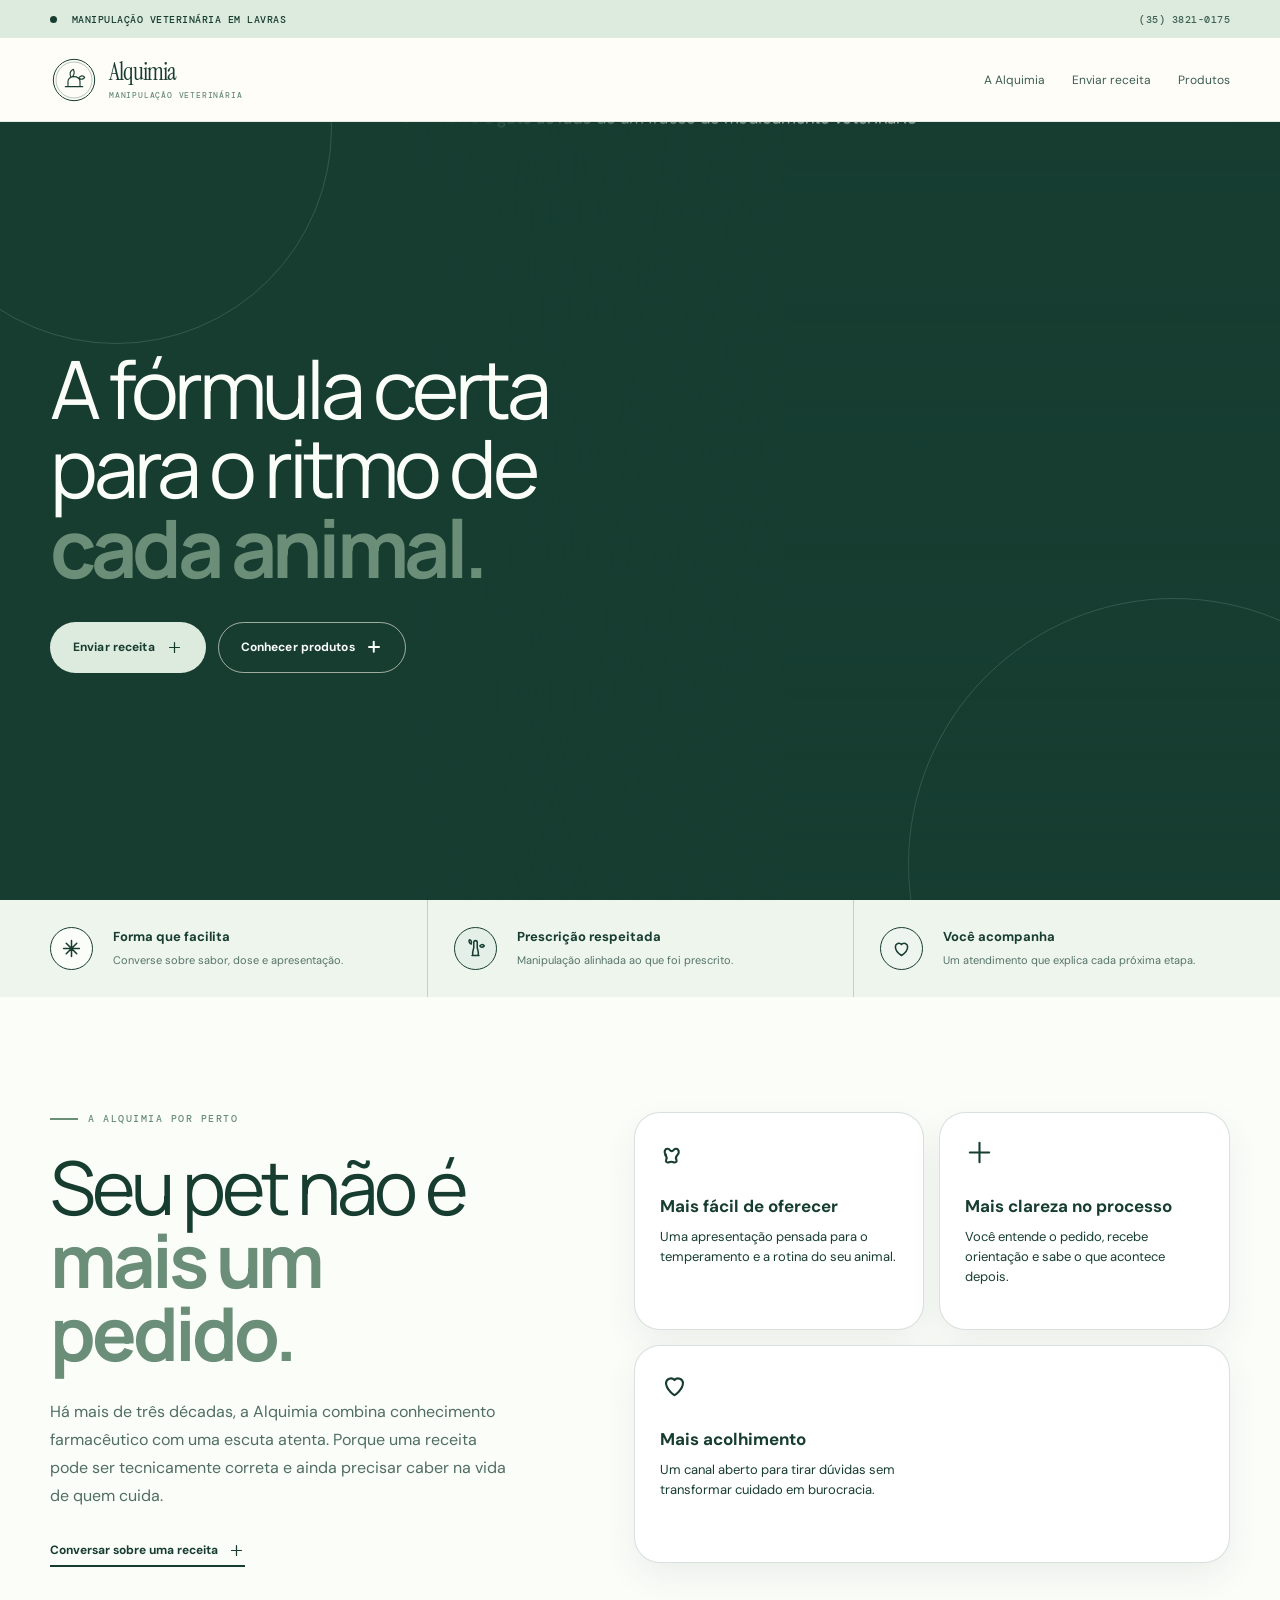
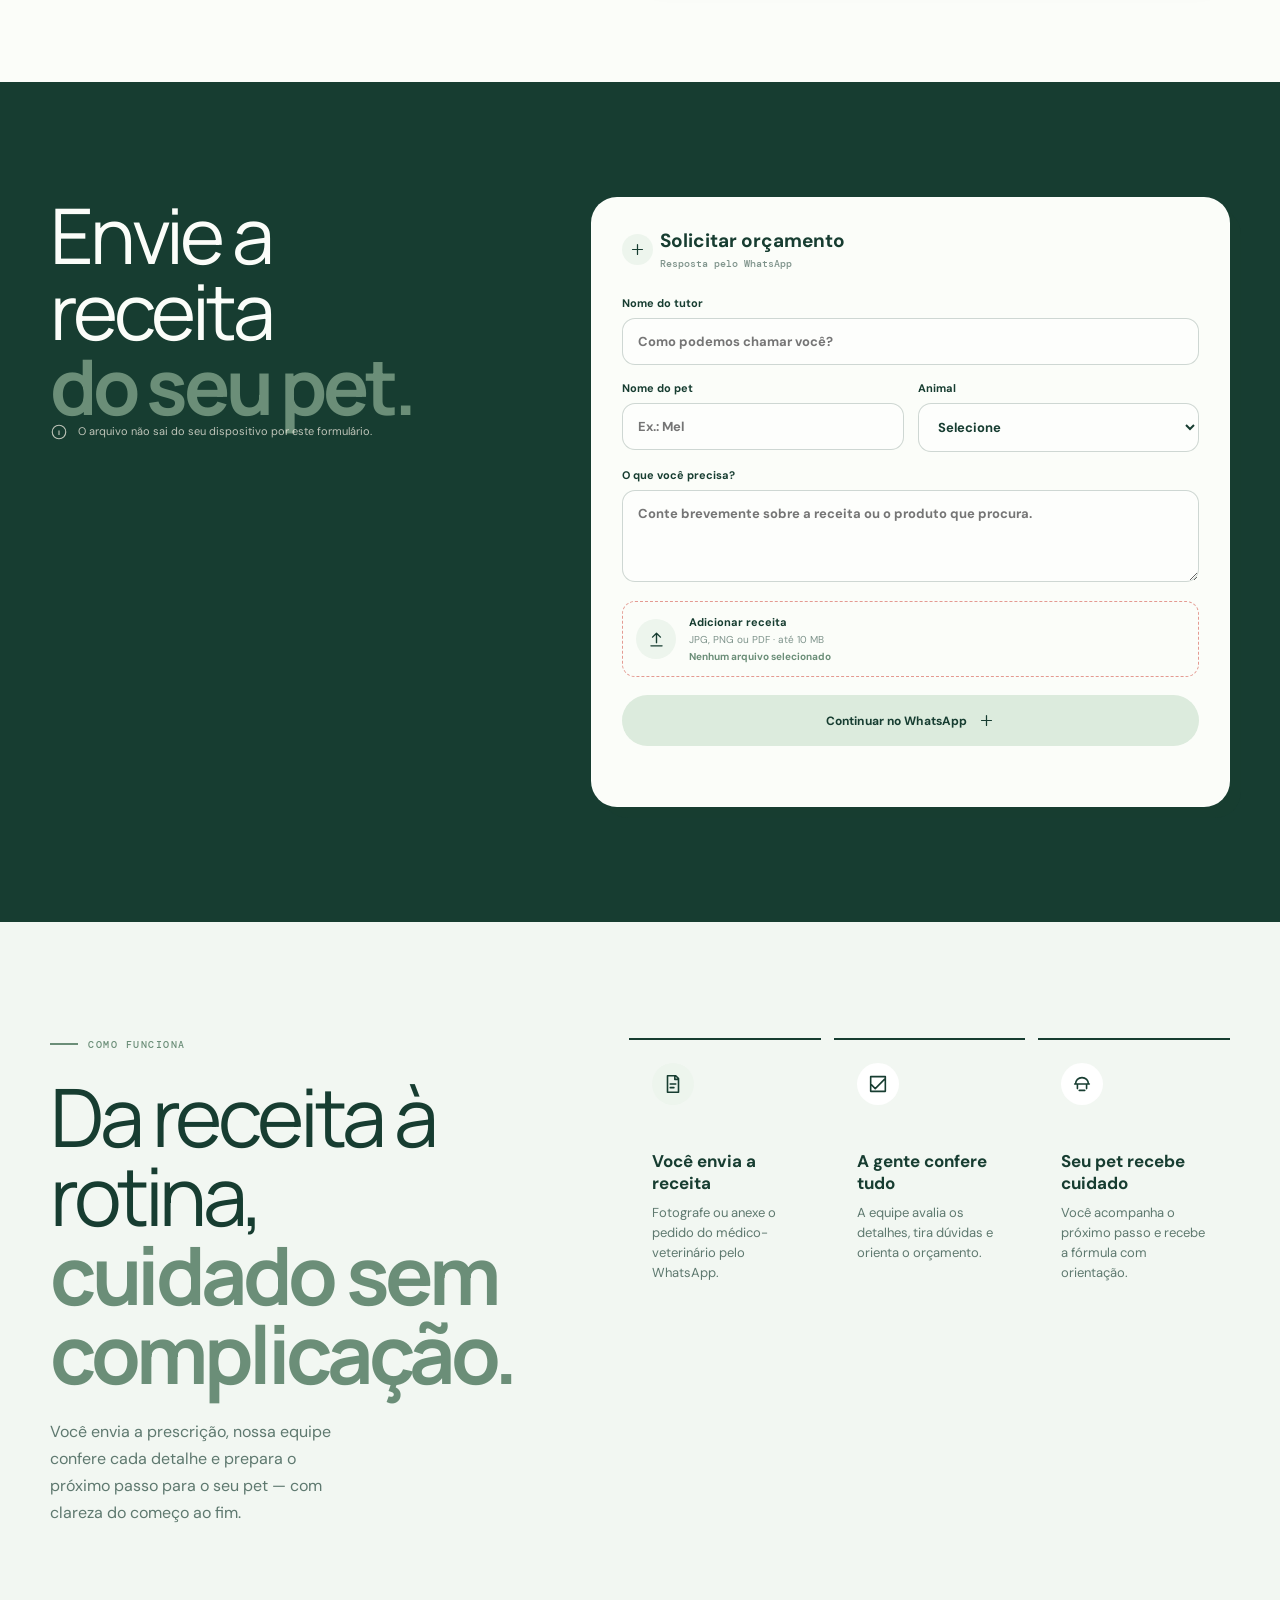
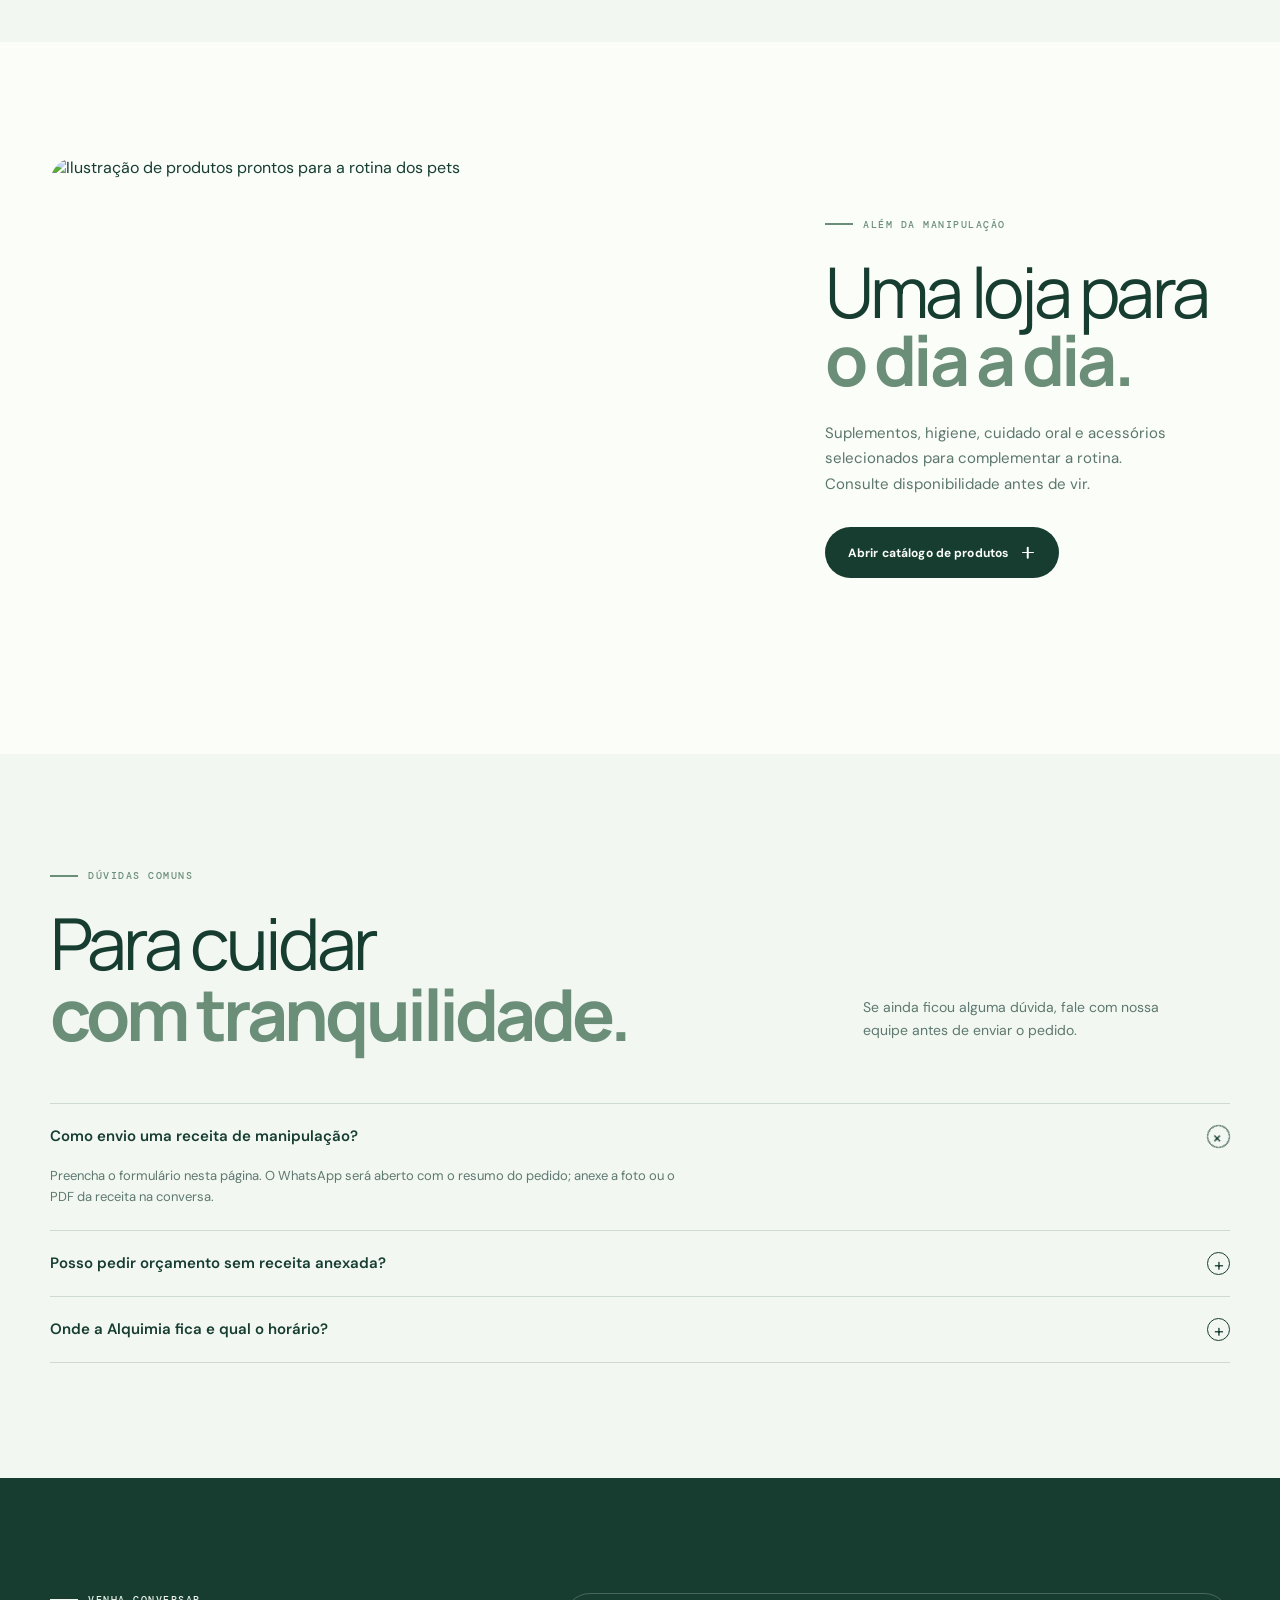
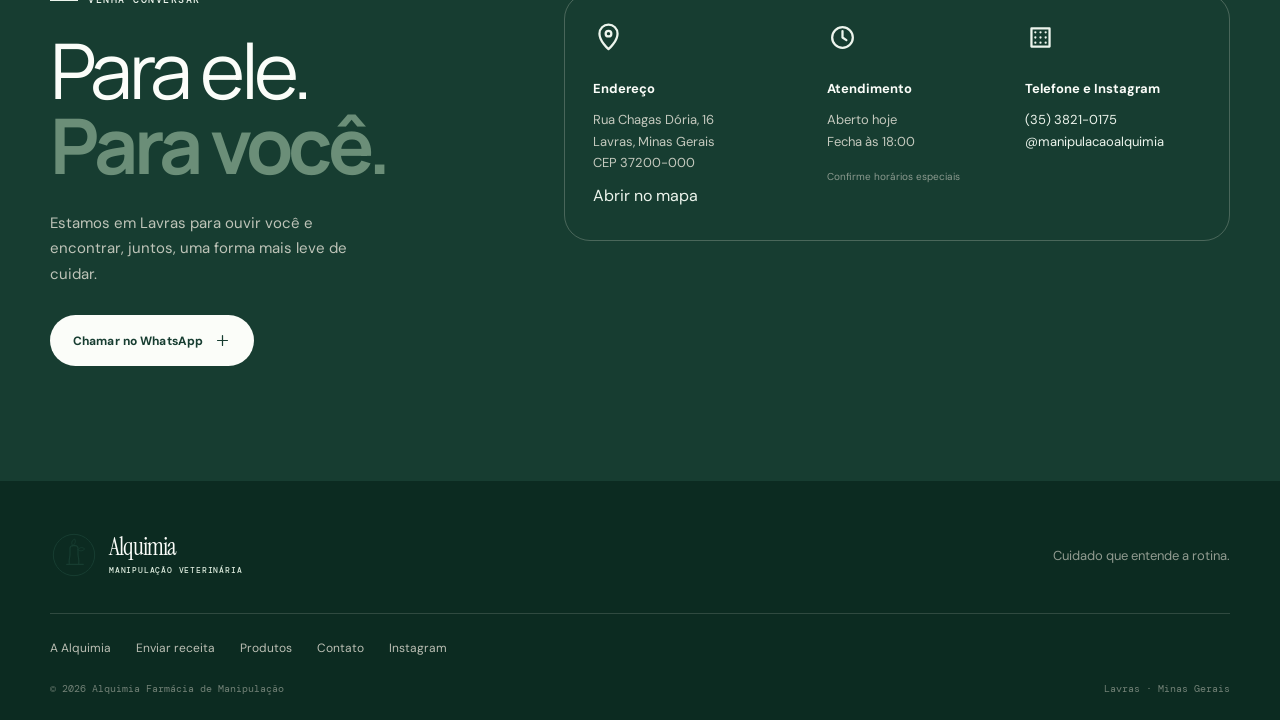
==== index.html @ 84a44ffa "Publish Alquimia veterinary pharmacy site Responsive Alquimia veterinary compounding pharmacy site f" ====
<!doctype html>
<html lang="pt-BR">
  <head>
    <meta charset="utf-8" />
    <meta name="viewport" content="width=device-width, initial-scale=1" />
    <meta name="theme-color" content="#173d31" />
    <meta name="description" content="Alquimia Farmácia de Manipulação Veterinária em Lavras. Fórmulas personalizadas, atendimento próximo e produtos para a rotina do seu animal." />
    <meta property="og:type" content="website" />
    <meta property="og:locale" content="pt_BR" />
    <meta property="og:title" content="Alquimia · Manipulação Veterinária em Lavras" />
    <meta property="og:description" content="A fórmula certa para o ritmo de cada animal." />
    <title>Alquimia · Manipulação Veterinária em Lavras</title>
    <link rel="stylesheet" href="styles.css" />
  </head>
  <body>
    <a class="skip-link" href="#conteudo">Ir para o conteúdo principal</a>
    <div class="topline"><p><span class="topline__dot" aria-hidden="true"></span> Manipulação veterinária em Lavras</p><a href="tel:+553538210175">(35) 3821-0175</a></div>

    <header class="site-header">
      <a class="brand" href="index.html" aria-label="Alquimia, início"><span class="brand__mark" aria-hidden="true"><svg viewBox="0 0 72 72"><circle cx="36" cy="36" r="31" fill="none" stroke="currentColor" stroke-width="1.5"/><circle cx="36" cy="36" r="27" fill="none" stroke="currentColor" stroke-width=".7" opacity=".65"/><path d="M23 46h26M27 46v-8c0-4 4-7 9-7s9 3 9 7v8M31 31c-2-5 0-9 4-11 2 4 2 7-1 11M43 33c3-4 7-4 9-1-2 3-5 4-9 1Z" fill="none" stroke="currentColor" stroke-width="1.7" stroke-linecap="round" stroke-linejoin="round"/></svg></span><span class="brand__words"><strong>Alquimia</strong><small>Manipulação veterinária</small></span></a>
      <button class="menu-toggle" type="button" aria-label="Abrir menu" aria-expanded="false" aria-controls="site-nav" data-menu-toggle><span class="sr-only">Abrir menu</span><span></span><span></span></button>
      <nav class="site-nav" id="site-nav" aria-label="Navegação principal" data-nav><a href="#sobre">A Alquimia</a><a href="#receita">Enviar receita</a><a href="produtos.html">Produtos</a></nav>
    </header>

    <main id="conteudo">
      <section class="hero" id="inicio">
        <div class="hero__copy reveal"><h1>A fórmula certa para o ritmo de <em>cada animal.</em></h1><div class="hero__actions"><a class="button button--coral" href="#receita">Enviar receita <span class="button__icon" aria-hidden="true"><svg viewBox="0 0 24 24"><path d="M12 5v14M5 12h14"/></svg></span></a><a class="button button--outline" href="produtos.html">Conhecer produtos <span class="button__icon" aria-hidden="true"><svg viewBox="0 0 24 24"><path d="M12 5v14M5 12h14"/></svg></span></a></div></div>
        <div class="hero__media interactive-media reveal reveal--delay" data-interactive-media><img src="assets/hero-veterinary-v2.png" alt="Cachorro e gato ao lado de um frasco de medicamento veterinário" /></div>
      </section>

      <section class="confidence-row" aria-label="Diferenciais da Alquimia"><div><span class="line-icon line-icon--cream" aria-hidden="true"><svg viewBox="0 0 24 24"><path d="M12 3v18M3 12h18M6 6l12 12M18 6 6 18"/></svg></span><strong>Forma que facilita</strong><small>Converse sobre sabor, dose e apresentação.</small></div><div><span class="line-icon line-icon--blue" aria-hidden="true"><svg viewBox="0 0 24 24"><path d="M8 20h8M9 20c-1-4 .5-6 1-9V5c0-1 1-2 2-2s2 1 2 2v6c.5 3 2 5 1 9M7 7c-2-1-3-3-2-5 2 .3 3 2 2 5ZM17 9c2-2 4-2 5 0-2 2-4 2-5 0Z"/></svg></span><strong>Prescrição respeitada</strong><small>Manipulação alinhada ao que foi prescrito.</small></div><div><span class="line-icon line-icon--lilac" aria-hidden="true"><svg viewBox="0 0 24 24"><path d="M12 20s-7-4.4-7-10a4 4 0 0 1 7-2.5A4 4 0 0 1 19 10c0 5.6-7 10-7 10Z"/></svg></span><strong>Você acompanha</strong><small>Um atendimento que explica cada próxima etapa.</small></div></section>

      <section class="story section-pad" id="sobre"><div class="story__grid"><div class="story__copy reveal"><p class="eyebrow"><span></span> A Alquimia por perto</p><h2>Seu pet não é<br /><em>mais um pedido.</em></h2><p>Há mais de três décadas, a Alquimia combina conhecimento farmacêutico com uma escuta atenta. Porque uma receita pode ser tecnicamente correta e ainda precisar caber na vida de quem cuida.</p><a class="text-link" href="#receita">Conversar sobre uma receita <span class="button__icon" aria-hidden="true"><svg viewBox="0 0 24 24"><path d="M12 5v14M5 12h14"/></svg></span></a></div><div class="story__cards reveal reveal--delay"><article class="mini-card mini-card--yellow"><span class="mini-card__icon" aria-hidden="true"><svg viewBox="0 0 24 24"><path d="M5 14c-1.3-1.2-1.5-3.1-.5-4.3 1-1.3 2.8-.8 3.7.3.9 1.1 2.1 1.1 3 0 .9-1.1 2.7-1.6 3.7-.3 1 1.2.8 3.1-.5 4.3-1.2 1.1-1.5 2.7-.8 4.1.7 1.4-.8 2.7-2.3 2-1.3-.6-2.6-.6-3.9 0-1.5.7-3-.6-2.3-2 .7-1.4.4-3-.8-4.1Z"/></svg></span><h3>Mais fácil de oferecer</h3><p>Uma apresentação pensada para o temperamento e a rotina do seu animal.</p></article><article class="mini-card mini-card--blue"><span class="mini-card__icon" aria-hidden="true"><svg viewBox="0 0 24 24"><path d="M12 4v16M4 12h16"/></svg></span><h3>Mais clareza no processo</h3><p>Você entende o pedido, recebe orientação e sabe o que acontece depois.</p></article><article class="mini-card mini-card--lilac"><span class="mini-card__icon" aria-hidden="true"><svg viewBox="0 0 24 24"><path d="M12 20s-7-4.4-7-10a4 4 0 0 1 7-2.5A4 4 0 0 1 19 10c0 5.6-7 10-7 10Z"/></svg></span><h3>Mais acolhimento</h3><p>Um canal aberto para tirar dúvidas sem transformar cuidado em burocracia.</p></article></div></div></section>

      <section class="recipe-section section-pad" id="receita"><div class="recipe__intro reveal"><p class="eyebrow eyebrow--light"><span></span> Comece pelo que você já tem</p><h2>Envie a receita<br /><em>do seu pet.</em></h2><p>Preencha o essencial para a equipe adiantar a conversa. Ao continuar, o WhatsApp abre com o resumo e você anexa a foto ou o PDF da receita.</p><div class="recipe__note"><span aria-hidden="true"><svg viewBox="0 0 24 24"><circle cx="12" cy="12" r="9"/><path d="M12 10v6M12 7h.01"/></svg></span><span>O arquivo não sai do seu dispositivo por este formulário.</span></div></div><form class="recipe-form reveal reveal--delay" data-recipe-form><div class="form-heading"><span class="form-heading__icon" aria-hidden="true"><svg viewBox="0 0 24 24"><path d="M12 5v14M5 12h14"/></svg></span><strong>Solicitar orçamento</strong><small>Resposta pelo WhatsApp</small></div><label>Nome do tutor<input name="tutor" type="text" placeholder="Como podemos chamar você?" autocomplete="name" required /></label><div class="form-row"><label>Nome do pet<input name="pet" type="text" placeholder="Ex.: Mel" required /></label><label>Animal<select name="species" required><option value="">Selecione</option><option>Cão</option><option>Gato</option><option>Outro animal</option></select></label></div><label>O que você precisa?<textarea name="details" rows="3" placeholder="Conte brevemente sobre a receita ou o produto que procura."></textarea></label><label class="file-drop" for="recipe-file"><span class="file-drop__icon" aria-hidden="true"><svg viewBox="0 0 24 24"><path d="M12 16V4M7 9l5-5 5 5M5 20h14"/></svg></span><span><strong>Adicionar receita</strong><small>JPG, PNG ou PDF · até 10 MB</small><em data-file-name>Nenhum arquivo selecionado</em></span><input id="recipe-file" name="recipe-file" type="file" accept="image/png,image/jpeg,application/pdf" /></label><button class="button button--coral button--full" type="submit">Continuar no WhatsApp <span class="button__icon" aria-hidden="true"><svg viewBox="0 0 24 24"><path d="M12 5v14M5 12h14"/></svg></span></button><p class="form-feedback" role="status" data-form-feedback></p></form></section>

      <section class="process-section section-pad" id="como-funciona"><div class="process__intro reveal"><p class="eyebrow"><span></span> Como funciona</p><h2>Da receita à rotina,<br /><em>cuidado sem complicação.</em></h2><p>Você envia a prescrição, nossa equipe confere cada detalhe e prepara o próximo passo para o seu pet — com clareza do começo ao fim.</p></div><div class="process-grid reveal reveal--delay"><article><span class="process-icon" aria-hidden="true"><svg viewBox="0 0 24 24"><path d="M6 3h9l3 3v15H6zM14 3v4h4M9 12h6M9 16h4"/></svg></span><h3>Você envia a receita</h3><p>Fotografe ou anexe o pedido do médico-veterinário pelo WhatsApp.</p></article><article><span class="process-icon" aria-hidden="true"><svg viewBox="0 0 24 24"><path d="m5 13 4 4L19 7M4 4h16v16H4z"/></svg></span><h3>A gente confere tudo</h3><p>A equipe avalia os detalhes, tira dúvidas e orienta o orçamento.</p></article><article><span class="process-icon" aria-hidden="true"><svg viewBox="0 0 24 24"><path d="M5 12c0-4 3-7 7-7s7 3 7 7M4 12h16M7 12v5M17 12v5M9 19h6"/></svg></span><h3>Seu pet recebe cuidado</h3><p>Você acompanha o próximo passo e recebe a fórmula com orientação.</p></article></div></section>

      <section class="catalog-teaser section-pad"><div class="catalog-teaser__image reveal"><img src="assets/ready-products-v2.png" alt="Ilustração de produtos prontos para a rotina dos pets" /></div><div class="catalog-teaser__copy reveal reveal--delay"><p class="eyebrow"><span></span> Além da manipulação</p><h2>Uma loja para<br /><em>o dia a dia.</em></h2><p>Suplementos, higiene, cuidado oral e acessórios selecionados para complementar a rotina. Consulte disponibilidade antes de vir.</p><a class="button button--dark" href="produtos.html">Abrir catálogo de produtos <span class="button__icon" aria-hidden="true"><svg viewBox="0 0 24 24"><path d="M5 12h14M12 5l7 7-7 7"/></svg></span></a></div></section>

      <section class="faq section-pad"><div class="section-heading reveal"><div><p class="eyebrow"><span></span> Dúvidas comuns</p><h2>Para cuidar<br /><em>com tranquilidade.</em></h2></div><p class="section-heading__aside">Se ainda ficou alguma dúvida, fale com nossa equipe antes de enviar o pedido.</p></div><div class="faq__list reveal reveal--delay"><details open><summary>Como envio uma receita de manipulação?<span>+</span></summary><p>Preencha o formulário nesta página. O WhatsApp será aberto com o resumo do pedido; anexe a foto ou o PDF da receita na conversa.</p></details><details><summary>Posso pedir orçamento sem receita anexada?<span>+</span></summary><p>Sim. Conte o que você procura e nossa equipe orienta o que é necessário para seguir com o atendimento.</p></details><details><summary>Onde a Alquimia fica e qual o horário?<span>+</span></summary><p>Estamos na Rua Chagas Dória, 16, em Lavras. O atendimento informado é até 18h; confirme horários especiais pelo telefone.</p></details></div></section>

      <section class="contact section-pad" id="contato"><div class="contact__copy reveal"><p class="eyebrow eyebrow--light"><span></span> Venha conversar</p><h2>Para ele.<br /><em>Para você.</em></h2><p>Estamos em Lavras para ouvir você e encontrar, juntos, uma forma mais leve de cuidar.</p><a class="button button--light" href="https://wa.me/553538210175?text=Ol%C3%A1%2C%20Alquimia%21%20Quero%20falar%20com%20a%20equipe." target="_blank" rel="noreferrer">Chamar no WhatsApp <span class="button__icon" aria-hidden="true"><svg viewBox="0 0 24 24"><path d="M12 5v14M5 12h14"/></svg></span></a></div><div class="contact__card reveal reveal--delay"><div><span class="contact-icon" aria-hidden="true"><svg viewBox="0 0 24 24"><path d="M12 21s7-6.1 7-12A7 7 0 0 0 5 9c0 5.9 7 12 7 12Z"/><circle cx="12" cy="9" r="2.2"/></svg></span><strong>Endereço</strong><p>Rua Chagas Dória, 16<br />Lavras, Minas Gerais<br />CEP 37200-000</p><a href="https://www.bing.com/maps?&mepi=0~~Embedded~Address_Link&ty=18&q=Alquimia%20-%20Farm%C3%A1cia%20de%20Manipula%C3%A7%C3%A3o&cp=-21.248882~-45.003288" target="_blank" rel="noreferrer">Abrir no mapa</a></div><div><span class="contact-icon" aria-hidden="true"><svg viewBox="0 0 24 24"><circle cx="12" cy="12" r="8"/><path d="M12 7v5l3 2"/></svg></span><strong>Atendimento</strong><p>Aberto hoje<br />Fecha às 18:00</p><small>Confirme horários especiais</small></div><div><span class="contact-icon" aria-hidden="true"><svg viewBox="0 0 24 24"><path d="M5 5h14v14H5zM8 8h.01M12 8h.01M16 8h.01M8 12h.01M12 12h.01M16 12h.01M8 16h.01M12 16h.01M16 16h.01"/></svg></span><strong>Telefone e Instagram</strong><p><a href="tel:+553538210175">(35) 3821-0175</a><br /><a href="https://www.instagram.com/manipulacaoalquimia/" target="_blank" rel="noreferrer">@manipulacaoalquimia</a></p></div></div></section>
    </main>

    <a class="mobile-cta" href="#receita">Enviar receita <span class="button__icon" aria-hidden="true"><svg viewBox="0 0 24 24"><path d="M12 5v14M5 12h14"/></svg></span></a>
    <footer class="site-footer"><div class="footer__brand"><a class="brand brand--footer" href="index.html"><span class="brand__mark" aria-hidden="true"><svg viewBox="0 0 72 72"><circle cx="36" cy="36" r="31" fill="none" stroke="currentColor" stroke-width="1.5"/><path d="M25 50h25M29 50c-1.5-6 1-10 1-15v-9c0-2 2-4 4-4h4c2 0 4 2 4 4v9c0 5 2.5 9 1 15" fill="none" stroke="currentColor" stroke-width="1.8" stroke-linecap="round"/><path d="M34 22c-3-4-1-8 3-10 2 4 1 7-3 10ZM42 28c3-4 7-4 10-1-3 3-7 4-10 1Z" fill="none" stroke="currentColor" stroke-width="1.4" stroke-linecap="round"/></svg></span><span class="brand__words"><strong>Alquimia</strong><small>Manipulação veterinária</small></span></a><p>Cuidado que entende a rotina.</p></div><div class="footer__links"><a href="#sobre">A Alquimia</a><a href="#receita">Enviar receita</a><a href="produtos.html">Produtos</a><a href="#contato">Contato</a><a href="https://www.instagram.com/manipulacaoalquimia/" target="_blank" rel="noreferrer">Instagram</a></div><div class="footer__bottom"><span>© <span data-year></span> Alquimia Farmácia de Manipulação</span><span>Lavras · Minas Gerais</span></div></footer>
    <script src="script.js" defer></script>
  </body>
</html>
---- styles.css ----
@import url('https://fonts.googleapis.com/css2?family=DM+Mono:wght@400;500&family=DM+Sans:wght@400;500;600;700&family=Instrument+Serif:ital@0;1&family=Manrope:wght@400;500;600;700;800&display=swap');

:root { --forest:#173d31; --forest-deep:#0c2b21; --ink:#173d31; --cream:#fbfdf9; --paper:#f2f7f2; --coral:#dcebdd; --coral-deep:#6b8e78; --yellow:#edf5ed; --blue:#e4f0e7; --lilac:#eef4ee; --white:#ffffff; --line:rgba(23,61,49,.16); --display:'Manrope',Arial,sans-serif; --brand-display:'Instrument Serif',Georgia,serif; --sans:'DM Sans',Arial,sans-serif; --mono:'DM Mono',monospace; --max:1180px; --radius:26px; }
* { box-sizing:border-box; }
html { scroll-behavior:smooth; }
body { margin:0; color:var(--ink); background:var(--paper); font-family:var(--sans); -webkit-font-smoothing:antialiased; }
body:has(.catalog-page) { background:var(--cream); }
a { color:inherit; text-decoration:none; }
button,input,select,textarea { color:inherit; font:inherit; }
button { cursor:pointer; }
img { max-width:100%; }
section[id] { scroll-margin-top:105px; }
.sr-only { position:absolute; width:1px; height:1px; padding:0; margin:-1px; overflow:hidden; clip:rect(0,0,0,0); white-space:nowrap; border:0; }
.skip-link { position:fixed; z-index:50; top:10px; left:10px; padding:11px 16px; border-radius:999px; background:var(--yellow); color:var(--forest); font-size:12px; font-weight:700; transform:translateY(-160%); transition:transform .2s ease; }
.skip-link:focus { transform:none; }
:focus-visible { outline:3px solid var(--coral-deep); outline-offset:4px; }
::selection { background:var(--yellow); color:var(--forest); }
.topline { min-height:38px; padding:8px max(24px,calc((100vw - var(--max)) / 2)); display:flex; align-items:center; justify-content:space-between; gap:18px; background:var(--coral); color:var(--forest); font:500 10px var(--mono); letter-spacing:.05em; text-transform:uppercase; }
.topline p,.topline a { margin:0; }
.topline a { opacity:.8; transition:opacity .2s ease; }
.topline a:hover { opacity:1; }
.topline__dot { width:7px; height:7px; display:inline-block; margin-right:8px; border-radius:50%; background:var(--forest); }
.site-header { position:sticky; z-index:30; top:0; min-height:84px; padding:14px max(24px,calc((100vw - var(--max)) / 2)); display:flex; align-items:center; justify-content:space-between; gap:32px; background:rgba(255,253,249,.92); border-bottom:1px solid rgba(23,61,49,.11); backdrop-filter:blur(18px); }
.brand { display:inline-flex; align-items:center; gap:11px; min-width:max-content; }
.brand__mark { display:grid; place-items:center; width:48px; height:48px; color:var(--forest); }
.brand__mark svg { width:100%; height:100%; }
.brand__words { display:flex; flex-direction:column; line-height:1; }
.brand__words strong { font:400 24px/1 var(--brand-display); letter-spacing:-.04em; }
.brand__words small { margin-top:6px; color:var(--coral-deep); font:500 8px var(--mono); letter-spacing:.1em; text-transform:uppercase; }
.site-nav { display:flex; align-items:center; gap:27px; font-size:12px; color:rgba(23,61,49,.84); }
.site-nav > a:not(.button) { position:relative; padding:12px 0; }
.site-nav > a:not(.button)::after { content:''; position:absolute; right:100%; bottom:4px; left:0; height:2px; background:var(--coral); transition:right .24s ease; }
.site-nav > a:not(.button):hover::after,.site-nav > a.is-current::after { right:0; }
.button { display:inline-flex; align-items:center; justify-content:center; gap:11px; border:1px solid transparent; border-radius:999px; padding:16px 22px; font-size:12px; font-weight:700; letter-spacing:.01em; transition:transform .25s ease,background .25s ease,color .25s ease,border-color .25s ease; }
.button:hover { transform:translateY(-2px); }
.button--small { padding:12px 17px; font-size:11px; }
.button--coral { background:var(--coral); color:var(--forest); }
.button--coral:hover { background:var(--coral-deep); color:var(--cream); }
.button--dark { background:var(--forest); color:var(--cream); }
.button--dark:hover { background:var(--forest-deep); }
.button--light { background:var(--cream); color:var(--forest); }
.button--outline { border-color:rgba(255,248,237,.6); color:var(--cream); background:transparent; }
.button--outline:hover { border-color:var(--yellow); color:var(--yellow); }
.button--full { width:100%; }
.button__icon { display:grid; place-items:center; width:17px; height:17px; }
.button__icon svg,.line-icon svg,.mini-card__icon svg,.process-icon svg,.contact-icon svg,.help-icon svg,.file-drop__icon svg,.form-heading__icon svg { width:100%; height:100%; fill:none; stroke:currentColor; stroke-width:1.75; stroke-linecap:round; stroke-linejoin:round; }
.menu-toggle { display:none; width:44px; height:44px; padding:10px; border:1px solid var(--line); border-radius:50%; background:transparent; }
.menu-toggle span:not(.sr-only) { display:block; height:2px; margin:5px 3px; background:var(--forest); transition:transform .2s ease; }

.hero { position:relative; min-height:calc(100vh - 122px); display:flex; align-items:center; padding:clamp(70px,9vw,124px) max(24px,calc((100vw - var(--max)) / 2)); overflow:hidden; background:var(--forest); color:var(--cream); isolation:isolate; }
.hero::before { content:''; position:absolute; top:-210px; left:-100px; width:430px; height:430px; border:1px solid rgba(255,248,237,.14); border-radius:50%; }
.hero::after { content:''; position:absolute; right:-160px; bottom:-230px; width:530px; height:530px; border:1px solid rgba(255,255,255,.14); border-radius:50%; }
.hero__copy { position:relative; z-index:3; width:52%; max-width:610px; }
.eyebrow { display:flex; align-items:center; gap:10px; margin:0 0 26px; color:var(--coral-deep); font:500 10px var(--mono); letter-spacing:.15em; text-transform:uppercase; }
.eyebrow span:first-child { width:28px; height:2px; background:currentColor; }
.eyebrow--light { color:var(--yellow); }
.hero h1,.story h2,.recipe__intro h2,.process__intro h2,.catalog-teaser__copy h2,.section-heading h2,.contact h2,.faq h2,.catalog__top h2,.catalog-help h2 { margin:0; font:400 clamp(46px,6.3vw,84px)/.98 var(--display); letter-spacing:-.055em; }
h1 em,h2 em { color:var(--coral-deep); font-style:normal; font-weight:700; }
.hero__intro { max-width:520px; margin:30px 0 0; font-size:17px; line-height:1.7; color:rgba(255,248,237,.76); }
.hero__actions { display:flex; align-items:center; flex-wrap:wrap; gap:12px; margin-top:35px; }
.hero__trust { display:flex; align-items:center; flex-wrap:wrap; gap:10px; margin-top:48px; color:rgba(255,248,237,.7); font:500 10px var(--mono); letter-spacing:.03em; text-transform:uppercase; }
.trust-paw { display:grid; place-items:center; width:25px; height:25px; border:1px solid var(--yellow); border-radius:50%; color:var(--yellow); }
.trust-divider { width:18px; height:1px; background:rgba(255,248,237,.3); }
.hero__media { position:absolute; z-index:1; top:0; right:0; bottom:0; width:65%; display:flex; align-items:center; justify-content:flex-end; pointer-events:auto; }
.hero__media::after { content:''; position:absolute; inset:0; background:linear-gradient(90deg,var(--forest) 0%,rgba(23,61,49,.55) 13%,transparent 42%),linear-gradient(0deg,rgba(23,61,49,.2),transparent 25%,rgba(23,61,49,.2)); pointer-events:none; }
.hero__media img { width:100%; height:100%; object-fit:cover; object-position:center; opacity:.92; mix-blend-mode:screen; mask-image:linear-gradient(90deg,transparent 0%,black 24%,black 100%); transform:translate3d(calc(var(--move-x,0) * 1px),calc(var(--move-y,0) * 1px),0) scale(1.04); transition:transform .65s cubic-bezier(.2,.8,.2,1); }
.media-note { position:absolute; z-index:2; display:inline-flex; padding:8px 11px; border:1px solid rgba(255,248,237,.32); border-radius:999px; background:rgba(23,61,49,.5); color:var(--cream); font:500 9px var(--mono); letter-spacing:.06em; text-transform:uppercase; backdrop-filter:blur(7px); opacity:.85; }
.media-note--one { top:26%; right:9%; transform:translate3d(calc(var(--move-x,0) * -.35px),calc(var(--move-y,0) * -.35px),0); }
.media-note--two { bottom:18%; right:32%; transform:translate3d(calc(var(--move-x,0) * -.6px),calc(var(--move-y,0) * -.6px),0); }
.confidence-row { display:grid; grid-template-columns:repeat(3,1fr); background:var(--yellow); color:var(--forest); }
.confidence-row > div { display:grid; grid-template-columns:50px 1fr; grid-template-rows:auto auto; column-gap:13px; align-items:center; padding:27px max(24px,calc((100vw - var(--max)) / 2)); }
.confidence-row > div + div { padding-left:26px; border-left:1px solid rgba(23,61,49,.2); }
.confidence-row strong { font-size:13px; }.confidence-row small { margin-top:5px; font-size:11px; line-height:1.4; opacity:.7; }.line-icon { grid-row:1 / span 2; display:grid; place-items:center; width:43px; height:43px; padding:10px; border:1.5px solid var(--forest); border-radius:50%; }.line-icon--cream { background:var(--cream); }.line-icon--blue { background:var(--blue); }.line-icon--lilac { background:var(--lilac); }
.section-pad { padding:clamp(80px,9vw,135px) max(24px,calc((100vw - var(--max)) / 2)); }
.story { background:var(--cream); }.story__grid { display:grid; grid-template-columns:.88fr 1.12fr; gap:clamp(50px,9vw,130px); align-items:start; }.story h2 { font-size:clamp(47px,5.8vw,76px); }.story__copy > p:not(.eyebrow) { max-width:480px; margin:29px 0 28px; font-size:16px; line-height:1.75; color:rgba(23,61,49,.75); }.text-link { display:inline-flex; align-items:center; gap:10px; padding-bottom:6px; border-bottom:2px solid currentColor; font-size:12px; font-weight:700; }.story__cards { display:grid; grid-template-columns:1fr 1fr; gap:15px; }.mini-card { min-height:218px; padding:25px; border-radius:var(--radius); }.mini-card:last-child { grid-column:1 / span 2; }.mini-card--yellow { background:var(--yellow); }.mini-card--blue { background:var(--blue); }.mini-card--lilac { background:var(--lilac); }.mini-card__icon { display:grid; width:29px; height:29px; margin-bottom:28px; }.mini-card h3 { margin:0 0 10px; font-size:17px; }.mini-card p { max-width:275px; margin:0; font-size:13px; line-height:1.55; }
.recipe-section { display:grid; grid-template-columns:.8fr 1.2fr; gap:clamp(45px,9vw,120px); background:var(--coral-deep); color:var(--cream); }.recipe__intro { position:sticky; top:130px; align-self:start; }.recipe__intro h2 { font-size:clamp(48px,6vw,80px); }.recipe__intro > p:not(.eyebrow) { max-width:390px; margin:29px 0; font-size:15px; line-height:1.7; color:rgba(255,248,237,.83); }.recipe__note { display:flex; align-items:flex-start; gap:10px; max-width:370px; color:rgba(255,248,237,.72); font-size:11px; line-height:1.5; }.recipe__note svg { width:18px; height:18px; fill:none; stroke:currentColor; stroke-width:1.5; }.recipe-form { align-self:start; padding:30px; border-radius:var(--radius); background:var(--cream); color:var(--forest); box-shadow:11px 11px 0 rgba(23,61,49,.22); }.form-heading { display:grid; grid-template-columns:38px 1fr; grid-template-rows:auto auto; align-items:center; margin-bottom:26px; }.form-heading__icon { grid-row:1 / span 2; display:grid; width:31px; height:31px; padding:7px; border-radius:50%; background:var(--yellow); }.form-heading strong { font-size:19px; }.form-heading small { margin-top:4px; color:rgba(23,61,49,.55); font:500 10px var(--mono); }.recipe-form label { display:block; margin-top:16px; font-size:11px; font-weight:700; }.recipe-form input,.recipe-form select,.recipe-form textarea { width:100%; margin-top:8px; padding:14px 15px; border:1px solid rgba(23,61,49,.2); border-radius:13px; outline:none; background:rgba(255,255,255,.48); font-size:13px; }.recipe-form input:focus,.recipe-form select:focus,.recipe-form textarea:focus { border-color:var(--coral-deep); box-shadow:0 0 0 3px rgba(216,102,91,.15); }.recipe-form textarea { min-height:92px; resize:vertical; }.form-row { display:grid; grid-template-columns:1fr 1fr; gap:14px; }.file-drop { display:flex !important; align-items:center; gap:13px; padding:13px; border:1px dashed rgba(216,102,91,.65); border-radius:13px; cursor:pointer; }.file-drop input { position:absolute; width:1px; height:1px; opacity:0; }.file-drop__icon { display:grid; place-items:center; width:40px; height:40px; flex:none; border-radius:50%; background:var(--yellow); }.file-drop__icon svg { width:19px; height:19px; }.file-drop strong,.file-drop small,.file-drop em { display:block; }.file-drop small { margin-top:4px; color:rgba(23,61,49,.55); font-size:10px; font-weight:400; }.file-drop em { margin-top:4px; color:var(--coral-deep); font-size:10px; font-style:normal; }.recipe-form .button { margin-top:18px; }.form-feedback { min-height:18px; margin:12px 0 0; font-size:11px; line-height:1.4; }.form-feedback[data-type="error"] { color:#ae3b42; }.form-feedback[data-type="success"] { color:#2d7b55; }
.process-section { display:grid; grid-template-columns:.75fr 1.25fr; gap:clamp(50px,9vw,120px); background:var(--paper); }.process__intro > p:not(.eyebrow) { max-width:300px; margin:25px 0 0; line-height:1.7; color:rgba(23,61,49,.68); }.process-grid { display:grid; grid-template-columns:repeat(3,1fr); gap:13px; }.process-grid article { min-height:280px; padding:23px; border-top:2px solid var(--forest); }.process-grid article:nth-child(2) { border-color:var(--coral-deep); }.process-grid article:nth-child(3) { border-color:#9a83bf; }.process-icon { display:grid; width:42px; height:42px; margin-bottom:45px; padding:10px; border-radius:50%; background:var(--yellow); }.process-grid article:nth-child(2) .process-icon { background:var(--coral); }.process-grid article:nth-child(3) .process-icon { background:var(--lilac); }.process-grid h3 { margin:0 0 9px; font-size:17px; }.process-grid p { margin:0; font-size:13px; line-height:1.55; color:rgba(23,61,49,.68); }
.catalog-teaser { display:grid; grid-template-columns:1.25fr .75fr; gap:clamp(40px,8vw,100px); align-items:center; background:var(--cream); }.catalog-teaser__image { overflow:hidden; border-radius:var(--radius); }.catalog-teaser__image img { display:block; width:100%; aspect-ratio:1.4; object-fit:cover; }.catalog-teaser__copy h2 { font-size:clamp(47px,5.5vw,70px); }.catalog-teaser__copy > p:not(.eyebrow) { max-width:360px; margin:27px 0 30px; font-size:15px; line-height:1.7; color:rgba(23,61,49,.7); }
.section-heading { display:flex; justify-content:space-between; align-items:end; gap:40px; margin-bottom:54px; }.section-heading h2 { font-size:clamp(47px,5.6vw,72px); }.section-heading__aside { max-width:320px; margin:0 4% 7px 0; font-size:14px; line-height:1.65; color:rgba(23,61,49,.68); }.faq { background:var(--paper); }.faq__list { border-top:1px solid var(--line); }.faq details { border-bottom:1px solid var(--line); }.faq summary { display:flex; align-items:center; justify-content:space-between; gap:20px; padding:21px 0; cursor:pointer; list-style:none; font-size:15px; font-weight:600; }.faq summary::-webkit-details-marker { display:none; }.faq summary span { display:grid; place-items:center; width:23px; height:23px; border:1px solid currentColor; border-radius:50%; font:400 18px var(--sans); transition:transform .2s ease; }.faq details[open] summary span { transform:rotate(45deg); }.faq details p { max-width:650px; margin:-4px 0 22px; color:rgba(23,61,49,.68); font-size:13px; line-height:1.65; }
.contact { display:grid; grid-template-columns:.75fr 1.25fr; gap:clamp(45px,9vw,120px); background:var(--forest); color:var(--cream); }.contact h2 { font-size:clamp(50px,6vw,80px); }.contact__copy > p:not(.eyebrow) { max-width:320px; margin:28px 0; color:rgba(255,248,237,.72); font-size:15px; line-height:1.7; }.contact__card { display:grid; grid-template-columns:1.2fr 1fr 1fr; gap:22px; align-self:start; padding:28px; border:1px solid rgba(255,248,237,.22); border-radius:var(--radius); }.contact__card > div { min-height:190px; }.contact-icon { display:grid; width:31px; height:31px; margin-bottom:27px; color:var(--yellow); }.contact__card strong { display:block; font-size:13px; }.contact__card p { margin:12px 0; color:rgba(255,248,237,.75); font-size:13px; line-height:1.65; }.contact__card a { color:var(--yellow); }.contact__card small { color:rgba(255,248,237,.5); font-size:10px; }
.site-footer { padding:50px max(24px,calc((100vw - var(--max)) / 2)) 25px; background:var(--forest-deep); color:var(--cream); }.footer__brand { display:flex; align-items:center; justify-content:space-between; gap:30px; padding-bottom:34px; border-bottom:1px solid rgba(255,248,237,.15); }.brand--footer { color:var(--cream); }.brand--footer .brand__words small { color:var(--coral); }.footer__brand > p { margin:0; color:rgba(255,248,237,.55); font-size:13px; }.footer__links { display:flex; flex-wrap:wrap; gap:25px; padding:26px 0; color:rgba(255,248,237,.72); font-size:12px; }.footer__links a:hover { color:var(--yellow); }.footer__bottom { display:flex; justify-content:space-between; gap:20px; color:rgba(255,248,237,.42); font:400 10px var(--mono); }
.mobile-cta { display:none; }

.catalog-hero { position:relative; min-height:610px; display:grid; grid-template-columns:.86fr 1.14fr; align-items:center; gap:40px; padding:clamp(70px,9vw,120px) max(24px,calc((100vw - var(--max)) / 2)); overflow:hidden; background:var(--forest); color:var(--cream); isolation:isolate; }.catalog-hero::before { content:''; position:absolute; top:-220px; left:-170px; width:500px; height:500px; border:1px solid rgba(255,248,237,.12); border-radius:50%; }.catalog-hero__copy { position:relative; z-index:2; max-width:510px; }.catalog-hero h1 { margin:0; font:400 clamp(54px,7vw,92px)/.96 var(--display); letter-spacing:-.06em; }.catalog-hero h1 em { color:var(--coral); }.catalog-hero__copy > p:not(.eyebrow) { max-width:400px; margin:29px 0 31px; color:rgba(255,248,237,.74); font-size:16px; line-height:1.7; }.catalog-hero__image { position:absolute; z-index:1; top:0; right:0; bottom:0; width:60%; display:flex; justify-content:flex-end; }.catalog-hero__image::after { content:''; position:absolute; inset:0; background:linear-gradient(90deg,var(--forest) 0%,rgba(23,61,49,.5) 17%,transparent 48%); }.catalog-hero__image img { width:100%; height:100%; object-fit:cover; object-position:center; mix-blend-mode:screen; opacity:.9; mask-image:linear-gradient(90deg,transparent 0%,black 23%,black 100%); transform:translate3d(calc(var(--move-x,0) * 1px),calc(var(--move-y,0) * 1px),0) scale(1.03); transition:transform .65s cubic-bezier(.2,.8,.2,1); }.catalog { background:var(--cream); }.catalog__top { display:flex; justify-content:space-between; align-items:end; gap:40px; }.catalog__top h2 { font-size:clamp(48px,6vw,76px); }.catalog__top > p { max-width:320px; margin:0 4% 8px 0; color:rgba(23,61,49,.68); font-size:14px; line-height:1.65; }.catalog-filters { display:flex; flex-wrap:wrap; gap:9px; margin:48px 0 28px; }.filter-button { padding:11px 16px; border:1px solid var(--line); border-radius:999px; background:transparent; color:var(--forest); font-size:11px; font-weight:700; transition:background .2s ease,color .2s ease,border-color .2s ease; }.filter-button:hover,.filter-button.is-active { border-color:var(--forest); background:var(--forest); color:var(--cream); }.catalog-grid { display:grid; grid-template-columns:repeat(2,1fr); gap:17px; }.catalog-card { display:grid; grid-template-columns:.85fr 1.15fr; min-height:310px; overflow:hidden; border-radius:var(--radius); color:var(--forest); }.catalog-card--coral { background:var(--coral); }.catalog-card--yellow { background:var(--yellow); }.catalog-card--blue { background:var(--blue); }.catalog-card--lilac { background:var(--lilac); }.catalog-card.is-hidden { display:none; }.catalog-card__visual { position:relative; min-height:310px; display:grid; place-items:center; overflow:hidden; }.catalog-card__visual::before,.catalog-card__visual::after { content:''; position:absolute; border:1px solid rgba(23,61,49,.2); border-radius:50%; }.catalog-card__visual::before { width:220px; height:220px; }.catalog-card__visual::after { width:145px; height:145px; }.catalog-card__tag { position:absolute; left:18px; bottom:18px; font:500 9px var(--mono); letter-spacing:.1em; }.product-shape { position:relative; z-index:1; display:block; border:3px solid var(--forest); background:var(--cream); box-shadow:7px 7px 0 rgba(23,61,49,.85); }.product-shape::before { content:''; position:absolute; top:30%; right:10px; left:10px; height:32px; background:var(--coral); }.product-shape--jar { width:112px; height:92px; border-radius:15px 15px 22px 22px; }.product-shape--jar::after { content:''; position:absolute; top:-18px; left:12px; width:82px; height:17px; border:3px solid var(--forest); border-radius:8px; background:var(--forest); }.product-shape--bottle { width:77px; height:135px; border-radius:14px 14px 20px 20px; }.product-shape--bottle::before { background:var(--blue); }.product-shape--bottle::after { content:''; position:absolute; top:-18px; left:12px; width:47px; height:20px; border:3px solid var(--forest); border-radius:7px; background:var(--forest); }.product-shape--tube { width:68px; height:128px; border-radius:15px 15px 7px 7px; transform:rotate(13deg); }.product-shape--tube::before { background:var(--yellow); }.product-shape--box { width:130px; height:98px; border-radius:8px; transform:rotate(-6deg); }.product-shape--box::before { top:25px; height:48px; background:var(--yellow); }.catalog-card__content { padding:25px 24px 24px 8px; }.catalog-card__category { margin:0 0 11px; font:500 9px var(--mono); letter-spacing:.1em; text-transform:uppercase; opacity:.68; }.catalog-card h3 { margin:0; font:400 27px/1 var(--display); }.catalog-card__content > p:not(.catalog-card__category) { margin:17px 0 25px; font-size:13px; line-height:1.55; }.catalog-link { display:inline-flex; align-items:center; gap:9px; padding:0 0 6px; border:0; border-bottom:2px solid currentColor; background:none; font-size:11px; font-weight:700; }.catalog-empty { padding:35px; border:1px dashed var(--line); text-align:center; color:rgba(23,61,49,.7); font-size:13px; }.catalog-help { background:var(--yellow); }.catalog-help__inner { display:grid; grid-template-columns:60px 1fr auto; align-items:center; gap:26px; padding:34px; border:1px solid rgba(23,61,49,.22); border-radius:var(--radius); }.help-icon { display:grid; width:48px; height:48px; padding:11px; border:1px solid var(--forest); border-radius:50%; }.catalog-help h2 { margin:0; font-size:45px; }.catalog-help .eyebrow { margin-bottom:11px; }.catalog-help p:last-child { max-width:470px; margin:10px 0 0; font-size:13px; line-height:1.55; }
.catalog-page .site-footer { margin-top:0; }

.reveal { opacity:0; transform:translateY(18px); transition:opacity .65s ease,transform .65s ease; }.reveal.is-visible { opacity:1; transform:none; }.reveal--delay { transition-delay:.1s; }
@media (max-width:1050px) { .site-nav { gap:17px; }.hero__copy { width:58%; }.hero__media { width:65%; }.confidence-row > div { padding-right:20px; padding-left:20px; }.story__grid,.recipe-section,.process-section,.contact { gap:55px; }.catalog-card { grid-template-columns:1fr; }.catalog-card__visual { min-height:190px; }.catalog-card__content { padding:22px; }.catalog-card__content > p:not(.catalog-card__category) { min-height:60px; }.catalog-help__inner { grid-template-columns:48px 1fr; }.catalog-help__inner .button { grid-column:2; width:max-content; } }
@media (max-width:820px) { .menu-toggle { display:block; }.site-nav { position:absolute; top:75px; left:16px; right:16px; display:none; flex-direction:column; align-items:stretch; gap:0; padding:13px; border:1px solid var(--line); border-radius:18px; background:var(--white); box-shadow:0 16px 40px rgba(23,61,49,.16); }.site-nav.is-open { display:flex; }.site-nav > a:not(.button) { display:block; padding:14px 10px; border-bottom:1px solid var(--line); }.site-nav > a:not(.button)::after { display:none; }.site-nav .button { margin-top:12px; }.hero { display:block; min-height:0; padding-top:30px; }.hero__copy { width:100%; max-width:610px; padding-top:55vw; }.hero__media { top:0; right:0; width:100%; height:58vw; min-height:300px; max-height:460px; }.hero__media::after { background:linear-gradient(180deg,var(--forest) 0%,transparent 35%,rgba(23,61,49,.28) 100%); }.hero__media img { mask-image:linear-gradient(180deg,transparent 0%,black 25%,black 100%); }.media-note { display:none; }.confidence-row { grid-template-columns:1fr; }.confidence-row > div,.confidence-row > div + div { padding:18px 24px; border-top:1px solid rgba(23,61,49,.17); border-left:0; }.confidence-row > div:first-child { border-top:0; }.story__grid,.recipe-section,.process-section,.catalog-teaser,.contact { grid-template-columns:1fr; gap:52px; }.recipe__intro { position:static; }.process-grid { gap:0; grid-template-columns:1fr; }.process-grid article { min-height:0; padding:22px 0; border-top:1px solid var(--line); border-right:0; }.process-grid article:first-child { padding-top:0; border-top:0; }.process-icon { margin-bottom:22px; }.catalog-teaser__image { order:2; }.catalog-teaser__copy { order:1; }.contact__card { max-width:750px; }.catalog-hero { display:block; min-height:0; padding-top:70px; }.catalog-hero__copy { max-width:560px; padding-bottom:340px; }.catalog-hero__image { top:auto; bottom:0; width:100%; height:380px; }.catalog-hero__image::after { background:linear-gradient(180deg,var(--forest) 0%,rgba(23,61,49,.25) 35%,transparent 70%); }.catalog__top { display:block; }.catalog__top > p { margin:23px 0 0; }.catalog-grid { grid-template-columns:1fr; }.catalog-help__inner { grid-template-columns:1fr; }.catalog-help__inner .button { grid-column:auto; }.help-icon { margin-bottom:-8px; } }
@media (max-width:600px) { .topline { justify-content:center; text-align:center; }.topline a { display:none; }.site-header { min-height:76px; }.hero { padding-top:12px; }.hero__media { height:79vw; min-height:275px; }.hero__copy { padding-top:78vw; }.hero h1,.catalog-hero h1 { font-size:clamp(48px,14vw,72px); }.hero__intro { font-size:15px; }.hero__actions { align-items:stretch; flex-direction:column; }.hero__actions .button { width:100%; }.hero__trust { margin-top:34px; line-height:1.7; }.story__cards { grid-template-columns:1fr; }.mini-card,.mini-card:last-child { grid-column:auto; min-height:175px; }.recipe-form { padding:21px; }.form-row { grid-template-columns:1fr; gap:0; }.section-heading { display:block; }.section-heading__aside { margin:22px 0 0; }.contact__card { grid-template-columns:1fr; padding:20px; }.contact__card > div { min-height:0; padding-bottom:20px; border-bottom:1px solid rgba(255,248,237,.15); }.contact__card > div:last-child { padding-bottom:0; border-bottom:0; }.footer__brand { display:block; }.footer__brand > p { margin:20px 0 0 59px; }.footer__bottom { display:block; line-height:1.8; }.footer__bottom span { display:block; }.mobile-cta { position:fixed; z-index:29; right:16px; bottom:16px; left:16px; display:flex; align-items:center; justify-content:center; gap:10px; min-height:49px; padding:13px 18px; border:1px solid rgba(255,248,237,.25); border-radius:999px; background:var(--forest); color:var(--cream); box-shadow:0 8px 24px rgba(23,61,49,.25); font-size:12px; font-weight:700; opacity:0; pointer-events:none; transform:translateY(20px); transition:opacity .25s ease,transform .25s ease; } body.has-scrolled .mobile-cta { opacity:1; pointer-events:auto; transform:none; } body { padding-bottom:70px; }.catalog-hero__copy { padding-bottom:285px; }.catalog-hero__image { height:315px; }.catalog-card__visual { min-height:220px; }.catalog-card__content > p:not(.catalog-card__category) { min-height:0; }.catalog-help__inner { padding:25px; }.catalog-help h2 { font-size:39px; } }
@media (prefers-reduced-motion:reduce) { html { scroll-behavior:auto; } *,*::before,*::after { animation-duration:.01ms !important; animation-iteration-count:1 !important; transition-duration:.01ms !important; }.reveal { opacity:1; transform:none; } }
.hero__actions .button--outline .button__icon svg,.catalog-teaser__copy .button__icon svg { display:none; }
.hero__actions .button--outline .button__icon,.catalog-teaser__copy .button__icon { position:relative; }
.hero__actions .button--outline .button__icon::before,.hero__actions .button--outline .button__icon::after,.catalog-teaser__copy .button__icon::before,.catalog-teaser__copy .button__icon::after { content:''; position:absolute; width:12px; height:1.5px; border-radius:2px; background:currentColor; }
.hero__actions .button--outline .button__icon::after,.catalog-teaser__copy .button__icon::after { transform:rotate(90deg); }

/* Final visual direction: quiet green-and-white palette, editorial type, and a fuller pet portrait. */
.hero__media { width:70%; right:-2%; }
.hero__media img { object-position:76% center; }
.mini-card--yellow,.mini-card--blue,.mini-card--lilac { background:var(--white); border:1px solid var(--line); box-shadow:0 14px 34px rgba(23,61,49,.07); }
.mini-card__icon,.process-icon,.line-icon,.form-heading__icon,.file-drop__icon,.help-icon { color:var(--forest); }
.process-grid article:nth-child(2),.process-grid article:nth-child(3) { border-color:var(--forest); }
.process-grid article:nth-child(2) .process-icon,.process-grid article:nth-child(3) .process-icon { background:var(--white); }
.recipe-section { background:var(--forest); }
.recipe-form { border:1px solid rgba(255,255,255,.22); }
.catalog-card--coral,.catalog-card--yellow,.catalog-card--blue,.catalog-card--lilac,.catalog-help { background:var(--white); border:1px solid var(--line); }
.catalog-card__visual { background:var(--paper); }

/* The form stays focused on the action; supporting copy is intentionally removed. */
.recipe__intro > .eyebrow,.recipe__intro > p:not(.eyebrow) { display:none; }

@media (max-width:820px) {
  .hero__media { width:100%; right:0; }
  .hero__media img { object-position:72% center; }
}

/* Product catalog cards use the generated category still lifes as editorial packshots. */
.catalog-card:has(.product-photo) { grid-template-columns:1fr 1fr; min-height:330px; }
.catalog-card:has(.product-photo) .catalog-card__visual { min-height:330px; display:block; background:var(--paper); }
.catalog-card:has(.product-photo) .catalog-card__visual::before,.catalog-card:has(.product-photo) .catalog-card__visual::after { display:none; }
.product-photo { display:block; width:100%; height:100%; min-height:330px; object-fit:cover; object-position:center; }
.catalog-card:has(.product-photo) .catalog-card__tag { z-index:2; padding:7px 9px; border:1px solid rgba(255,255,255,.7); border-radius:999px; background:rgba(23,61,49,.86); color:var(--cream); }
.product-price { display:flex; align-items:baseline; gap:7px; margin:0 0 18px; font-size:18px; letter-spacing:-.02em; }
.product-price small { color:rgba(23,61,49,.55); font:500 9px var(--mono); letter-spacing:.04em; text-transform:uppercase; }
.catalog-card:has(.product-photo) .catalog-link { margin-top:auto; }
.catalog-card:nth-child(5n+1) .product-photo { object-position:15% center; }
.catalog-card:nth-child(5n+2) .product-photo { object-position:35% center; }
.catalog-card:nth-child(5n+3) .product-photo { object-position:55% center; }
.catalog-card:nth-child(5n+4) .product-photo { object-position:75% center; }
.catalog-card:nth-child(5n+5) .product-photo { object-position:90% center; }

@media (max-width:1050px) {
  .catalog-card:has(.product-photo) { grid-template-columns:1fr; }
  .catalog-card:has(.product-photo) .catalog-card__visual,.product-photo { min-height:235px; height:235px; }
}
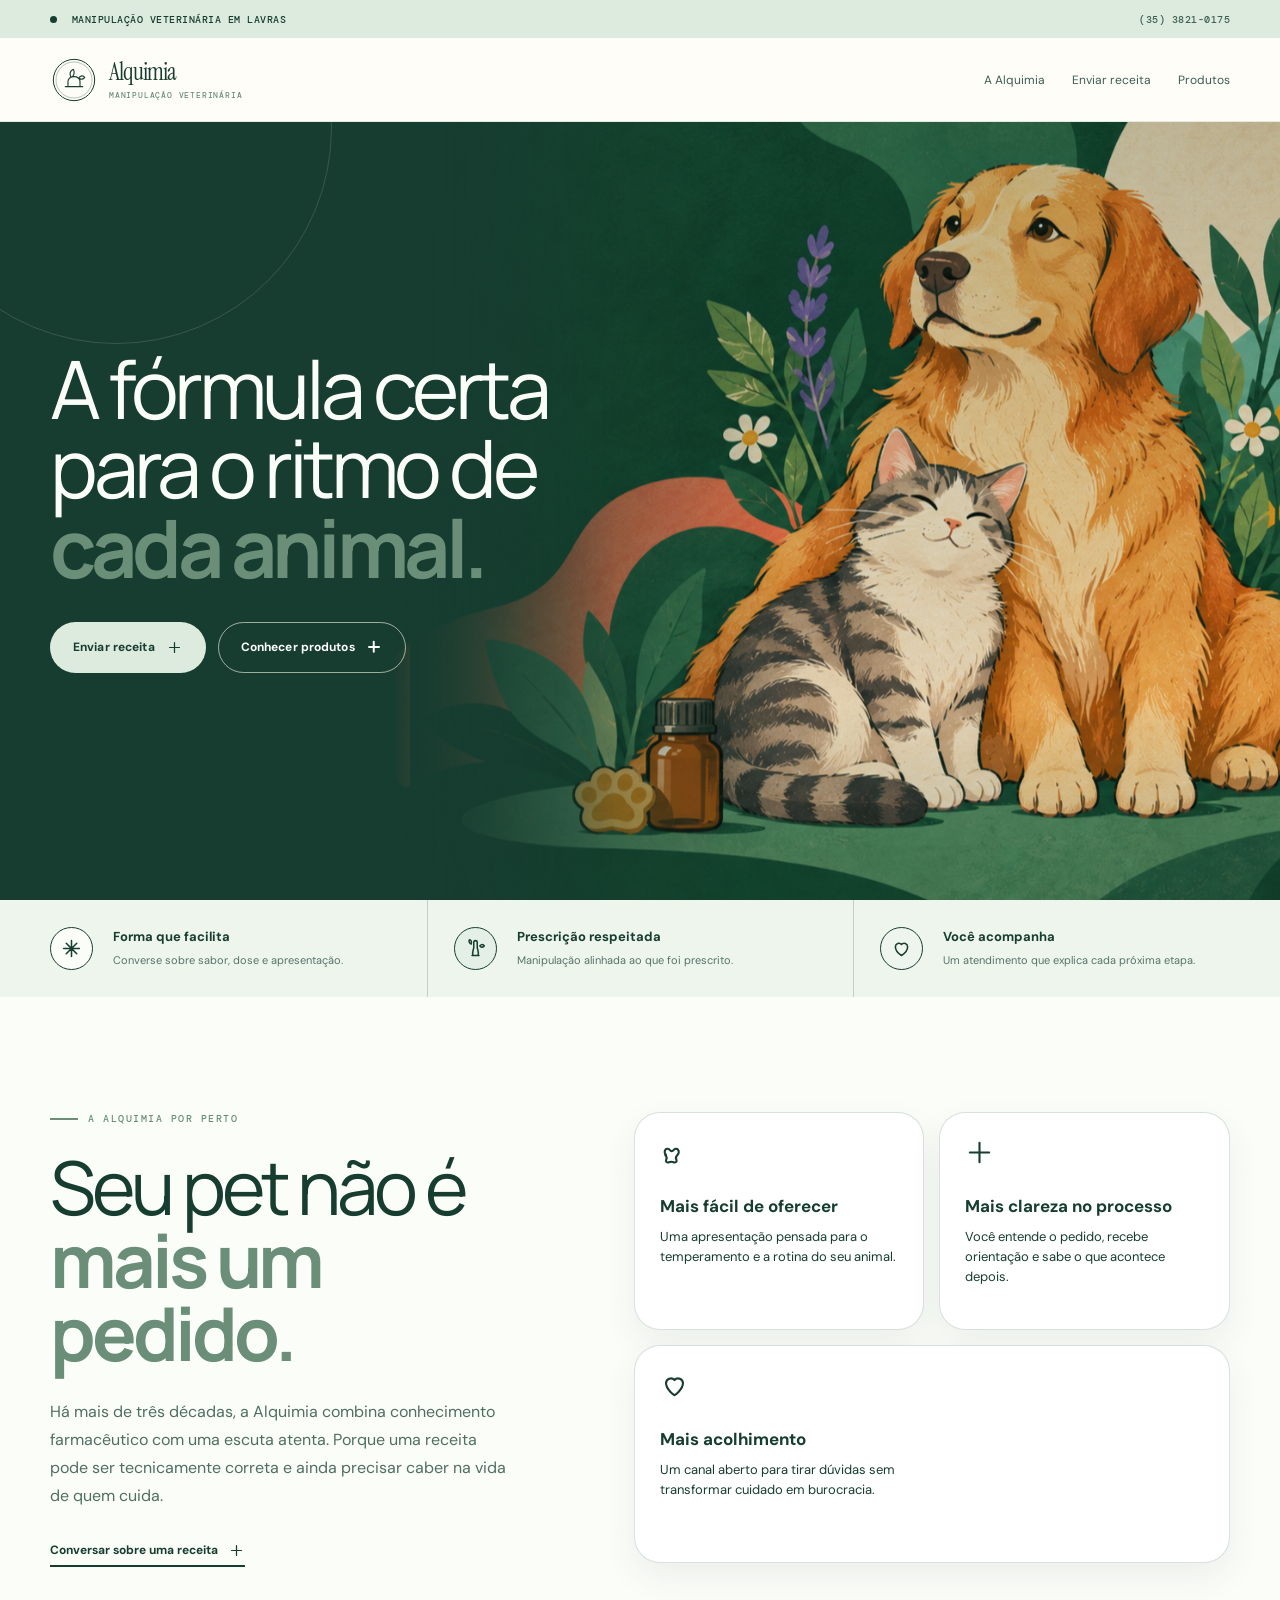
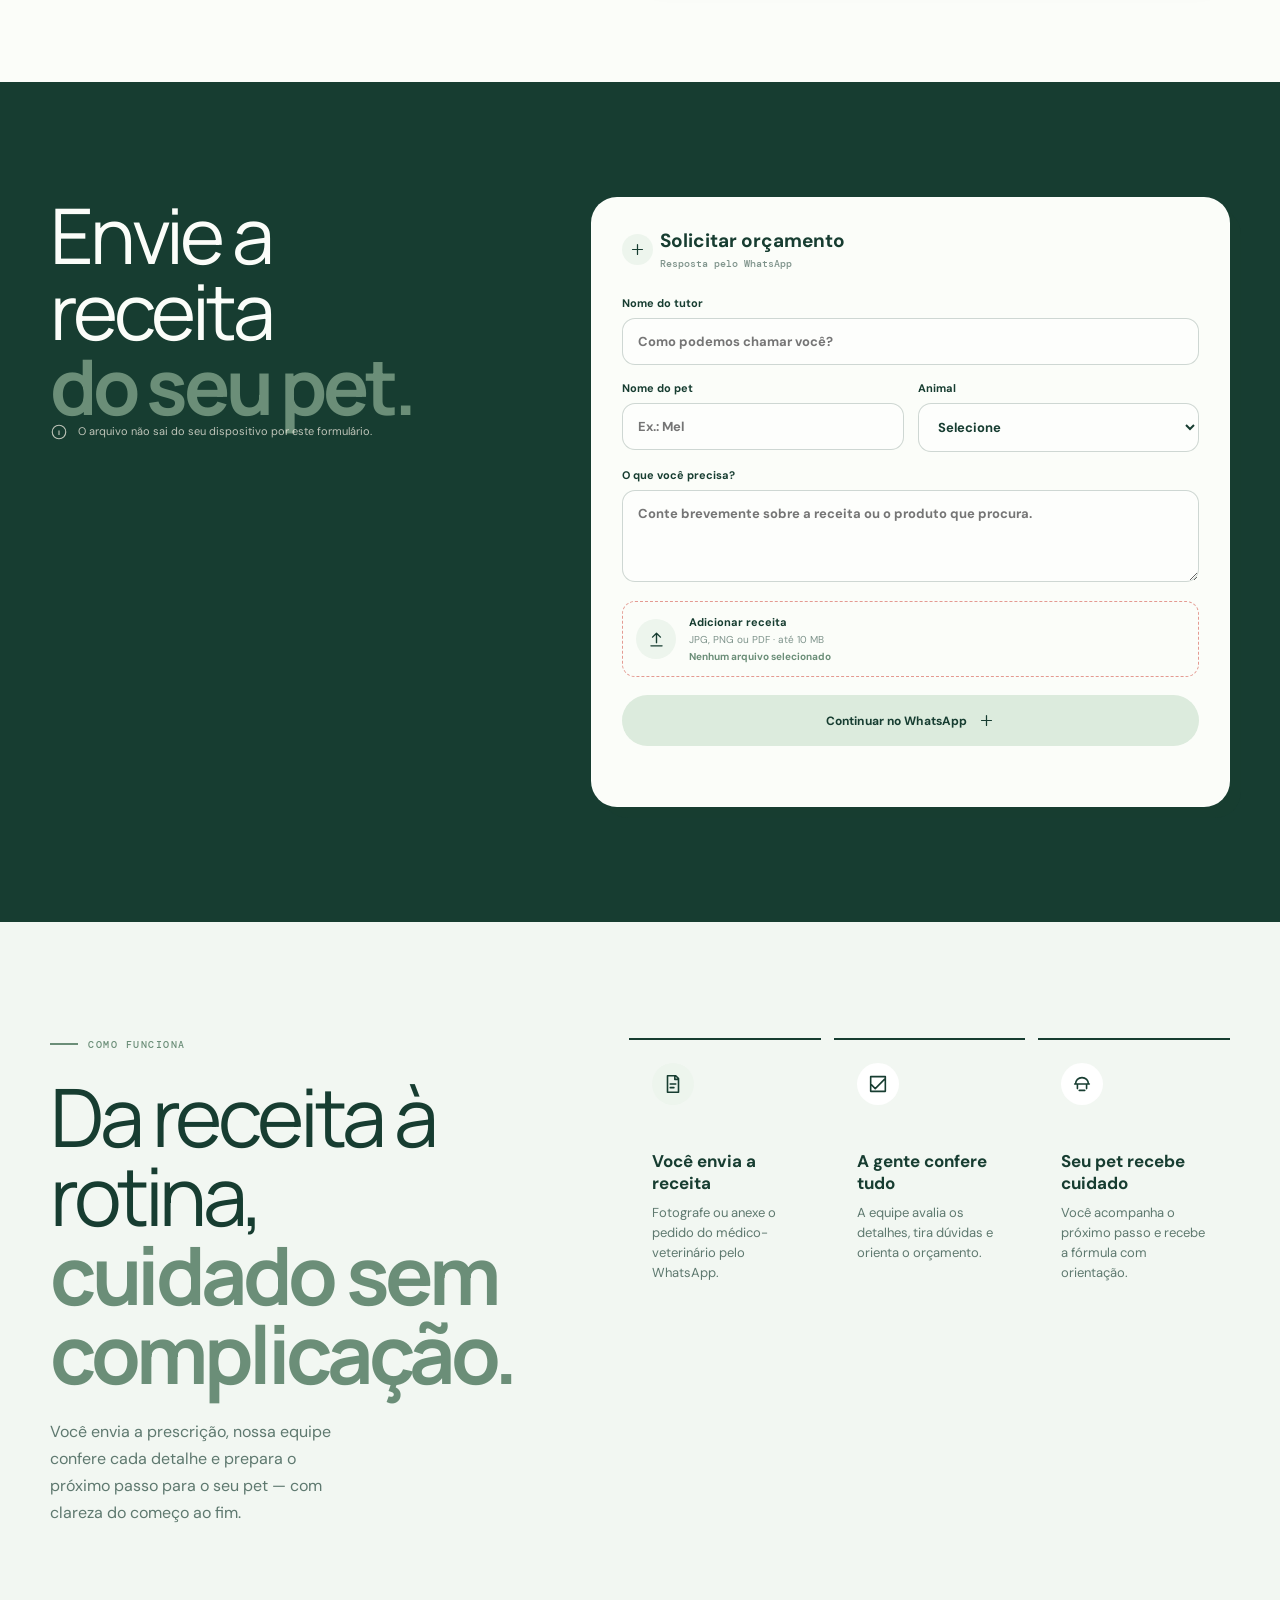
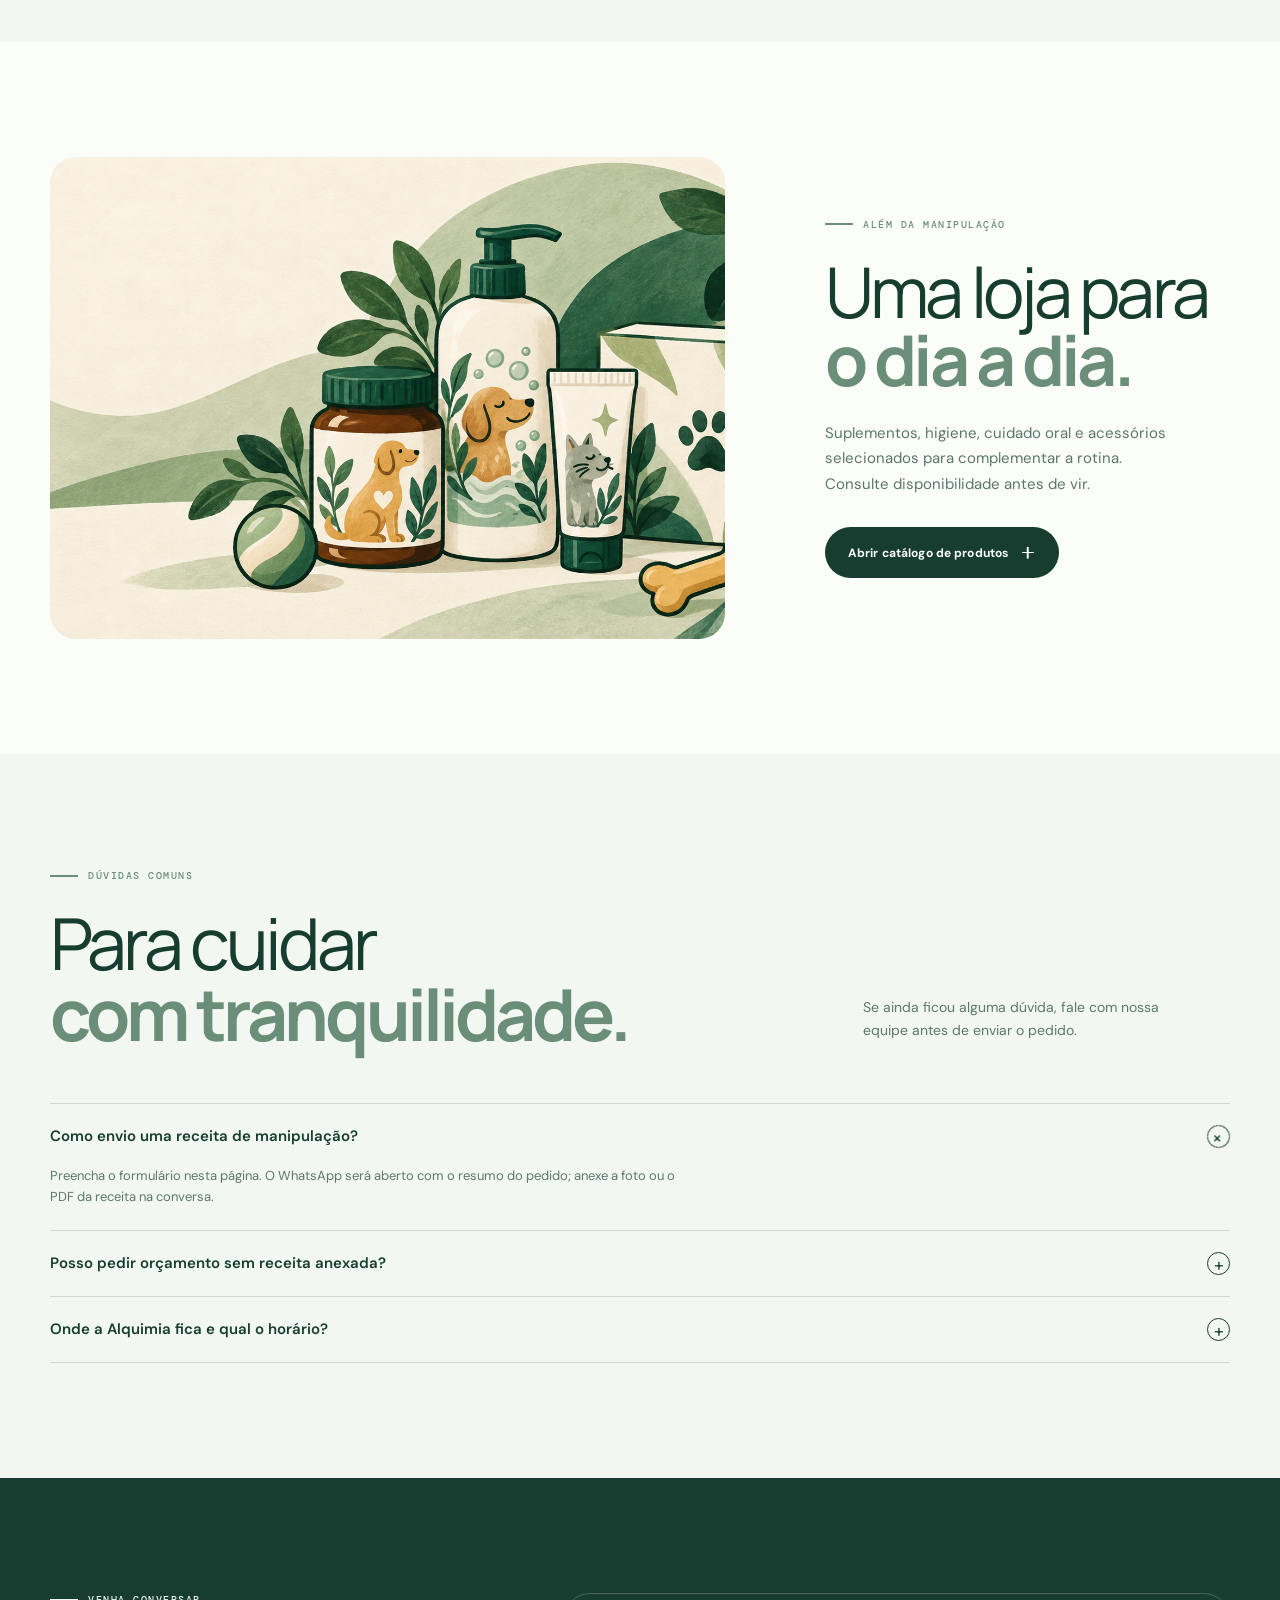
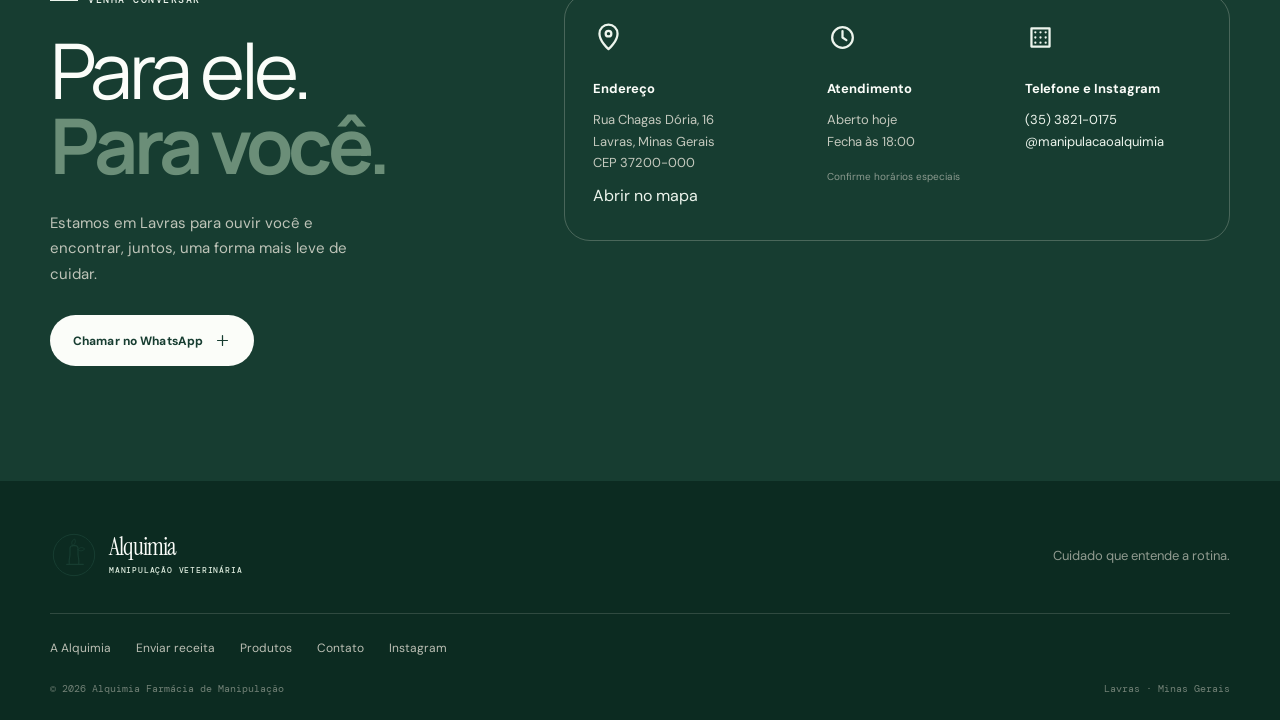
==== commit 2e37dc4a: "Fix static asset paths for GitHub Pages" ====
--- a/index.html
+++ b/index.html
@@ -25,7 +25,7 @@
     <main id="conteudo">
       <section class="hero" id="inicio">
         <div class="hero__copy reveal"><h1>A fórmula certa para o ritmo de <em>cada animal.</em></h1><div class="hero__actions"><a class="button button--coral" href="#receita">Enviar receita <span class="button__icon" aria-hidden="true"><svg viewBox="0 0 24 24"><path d="M12 5v14M5 12h14"/></svg></span></a><a class="button button--outline" href="produtos.html">Conhecer produtos <span class="button__icon" aria-hidden="true"><svg viewBox="0 0 24 24"><path d="M12 5v14M5 12h14"/></svg></span></a></div></div>
-        <div class="hero__media interactive-media reveal reveal--delay" data-interactive-media><img src="assets/hero-veterinary-v2.png" alt="Cachorro e gato ao lado de um frasco de medicamento veterinário" /></div>
+        <div class="hero__media interactive-media reveal reveal--delay" data-interactive-media><img src="hero-veterinary-v2.png" alt="Cachorro e gato ao lado de um frasco de medicamento veterinário" /></div>
       </section>
 
       <section class="confidence-row" aria-label="Diferenciais da Alquimia"><div><span class="line-icon line-icon--cream" aria-hidden="true"><svg viewBox="0 0 24 24"><path d="M12 3v18M3 12h18M6 6l12 12M18 6 6 18"/></svg></span><strong>Forma que facilita</strong><small>Converse sobre sabor, dose e apresentação.</small></div><div><span class="line-icon line-icon--blue" aria-hidden="true"><svg viewBox="0 0 24 24"><path d="M8 20h8M9 20c-1-4 .5-6 1-9V5c0-1 1-2 2-2s2 1 2 2v6c.5 3 2 5 1 9M7 7c-2-1-3-3-2-5 2 .3 3 2 2 5ZM17 9c2-2 4-2 5 0-2 2-4 2-5 0Z"/></svg></span><strong>Prescrição respeitada</strong><small>Manipulação alinhada ao que foi prescrito.</small></div><div><span class="line-icon line-icon--lilac" aria-hidden="true"><svg viewBox="0 0 24 24"><path d="M12 20s-7-4.4-7-10a4 4 0 0 1 7-2.5A4 4 0 0 1 19 10c0 5.6-7 10-7 10Z"/></svg></span><strong>Você acompanha</strong><small>Um atendimento que explica cada próxima etapa.</small></div></section>
@@ -36,7 +36,7 @@
 
       <section class="process-section section-pad" id="como-funciona"><div class="process__intro reveal"><p class="eyebrow"><span></span> Como funciona</p><h2>Da receita à rotina,<br /><em>cuidado sem complicação.</em></h2><p>Você envia a prescrição, nossa equipe confere cada detalhe e prepara o próximo passo para o seu pet — com clareza do começo ao fim.</p></div><div class="process-grid reveal reveal--delay"><article><span class="process-icon" aria-hidden="true"><svg viewBox="0 0 24 24"><path d="M6 3h9l3 3v15H6zM14 3v4h4M9 12h6M9 16h4"/></svg></span><h3>Você envia a receita</h3><p>Fotografe ou anexe o pedido do médico-veterinário pelo WhatsApp.</p></article><article><span class="process-icon" aria-hidden="true"><svg viewBox="0 0 24 24"><path d="m5 13 4 4L19 7M4 4h16v16H4z"/></svg></span><h3>A gente confere tudo</h3><p>A equipe avalia os detalhes, tira dúvidas e orienta o orçamento.</p></article><article><span class="process-icon" aria-hidden="true"><svg viewBox="0 0 24 24"><path d="M5 12c0-4 3-7 7-7s7 3 7 7M4 12h16M7 12v5M17 12v5M9 19h6"/></svg></span><h3>Seu pet recebe cuidado</h3><p>Você acompanha o próximo passo e recebe a fórmula com orientação.</p></article></div></section>
 
-      <section class="catalog-teaser section-pad"><div class="catalog-teaser__image reveal"><img src="assets/ready-products-v2.png" alt="Ilustração de produtos prontos para a rotina dos pets" /></div><div class="catalog-teaser__copy reveal reveal--delay"><p class="eyebrow"><span></span> Além da manipulação</p><h2>Uma loja para<br /><em>o dia a dia.</em></h2><p>Suplementos, higiene, cuidado oral e acessórios selecionados para complementar a rotina. Consulte disponibilidade antes de vir.</p><a class="button button--dark" href="produtos.html">Abrir catálogo de produtos <span class="button__icon" aria-hidden="true"><svg viewBox="0 0 24 24"><path d="M5 12h14M12 5l7 7-7 7"/></svg></span></a></div></section>
+      <section class="catalog-teaser section-pad"><div class="catalog-teaser__image reveal"><img src="ready-products-v2.png" alt="Ilustração de produtos prontos para a rotina dos pets" /></div><div class="catalog-teaser__copy reveal reveal--delay"><p class="eyebrow"><span></span> Além da manipulação</p><h2>Uma loja para<br /><em>o dia a dia.</em></h2><p>Suplementos, higiene, cuidado oral e acessórios selecionados para complementar a rotina. Consulte disponibilidade antes de vir.</p><a class="button button--dark" href="produtos.html">Abrir catálogo de produtos <span class="button__icon" aria-hidden="true"><svg viewBox="0 0 24 24"><path d="M5 12h14M12 5l7 7-7 7"/></svg></span></a></div></section>
 
       <section class="faq section-pad"><div class="section-heading reveal"><div><p class="eyebrow"><span></span> Dúvidas comuns</p><h2>Para cuidar<br /><em>com tranquilidade.</em></h2></div><p class="section-heading__aside">Se ainda ficou alguma dúvida, fale com nossa equipe antes de enviar o pedido.</p></div><div class="faq__list reveal reveal--delay"><details open><summary>Como envio uma receita de manipulação?<span>+</span></summary><p>Preencha o formulário nesta página. O WhatsApp será aberto com o resumo do pedido; anexe a foto ou o PDF da receita na conversa.</p></details><details><summary>Posso pedir orçamento sem receita anexada?<span>+</span></summary><p>Sim. Conte o que você procura e nossa equipe orienta o que é necessário para seguir com o atendimento.</p></details><details><summary>Onde a Alquimia fica e qual o horário?<span>+</span></summary><p>Estamos na Rua Chagas Dória, 16, em Lavras. O atendimento informado é até 18h; confirme horários especiais pelo telefone.</p></details></div></section>
 
@@ -48,3 +48,4 @@
     <script src="script.js" defer></script>
   </body>
 </html>
+
